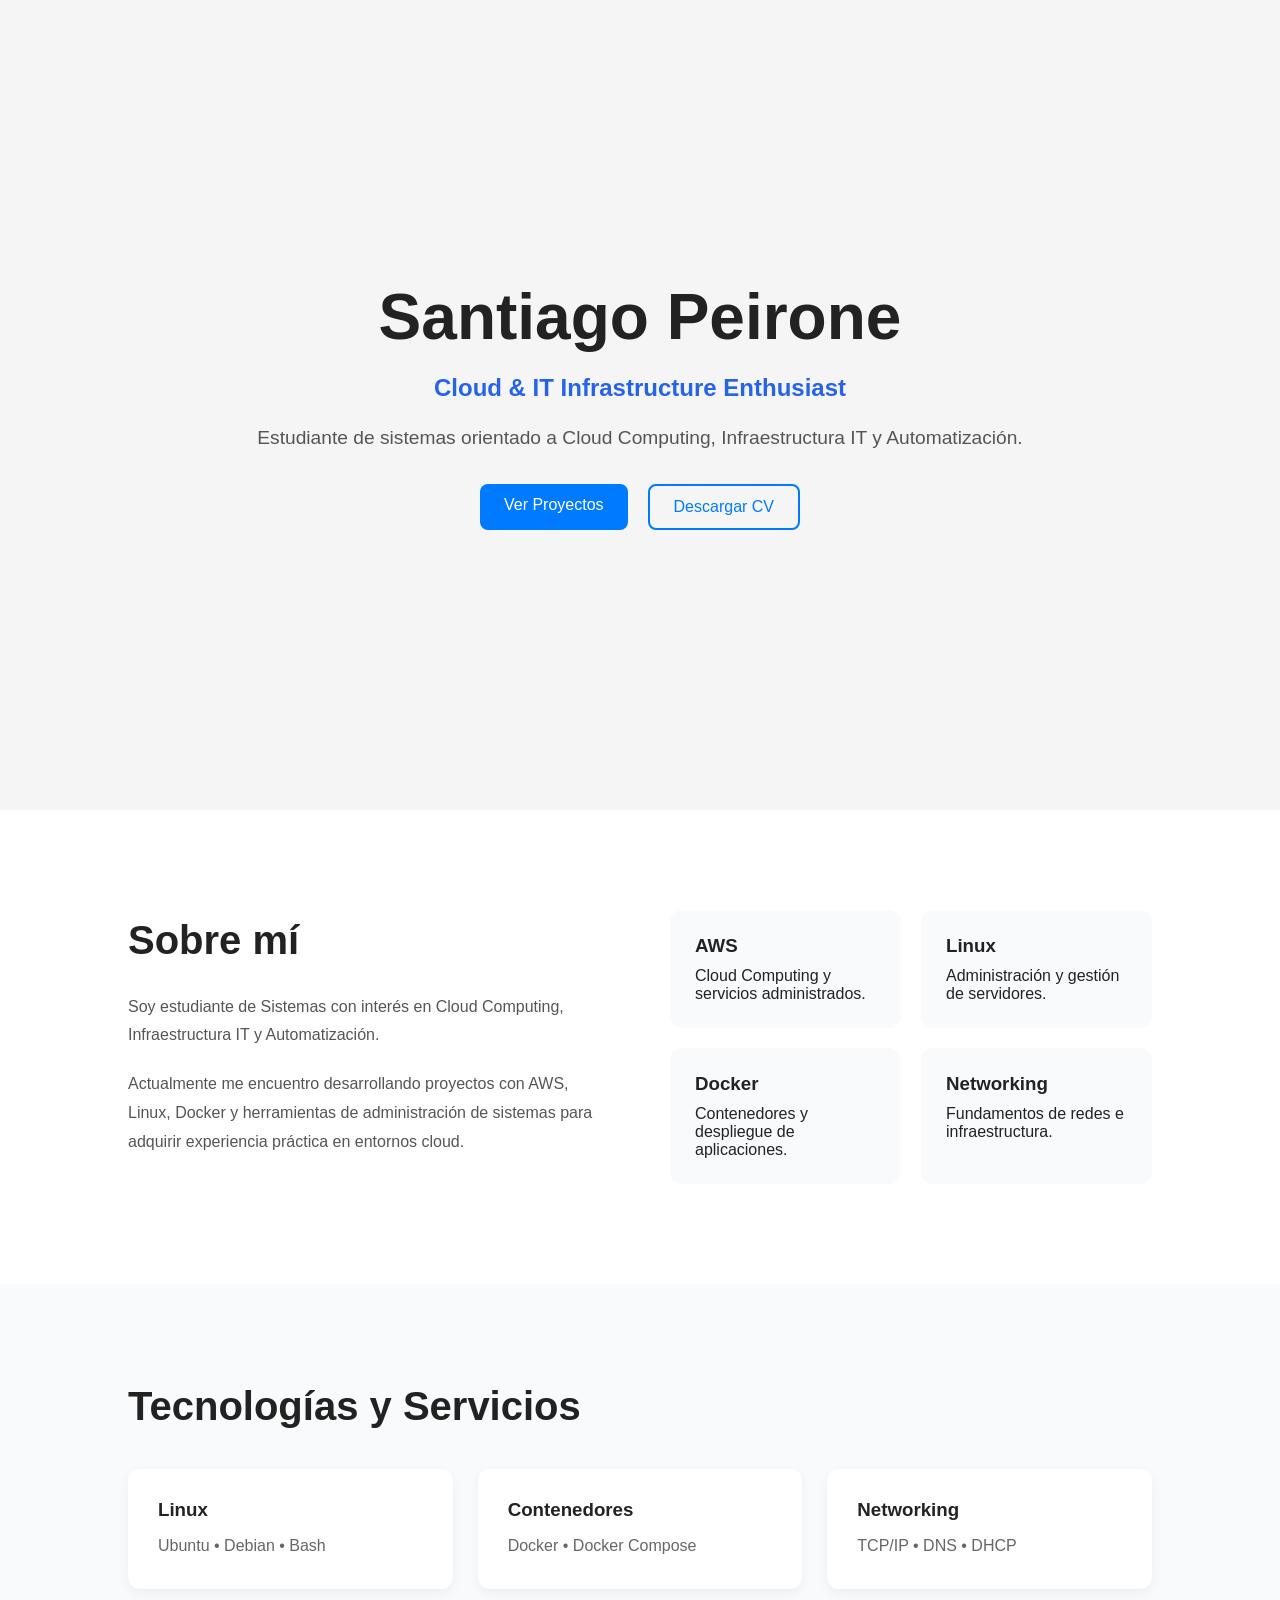
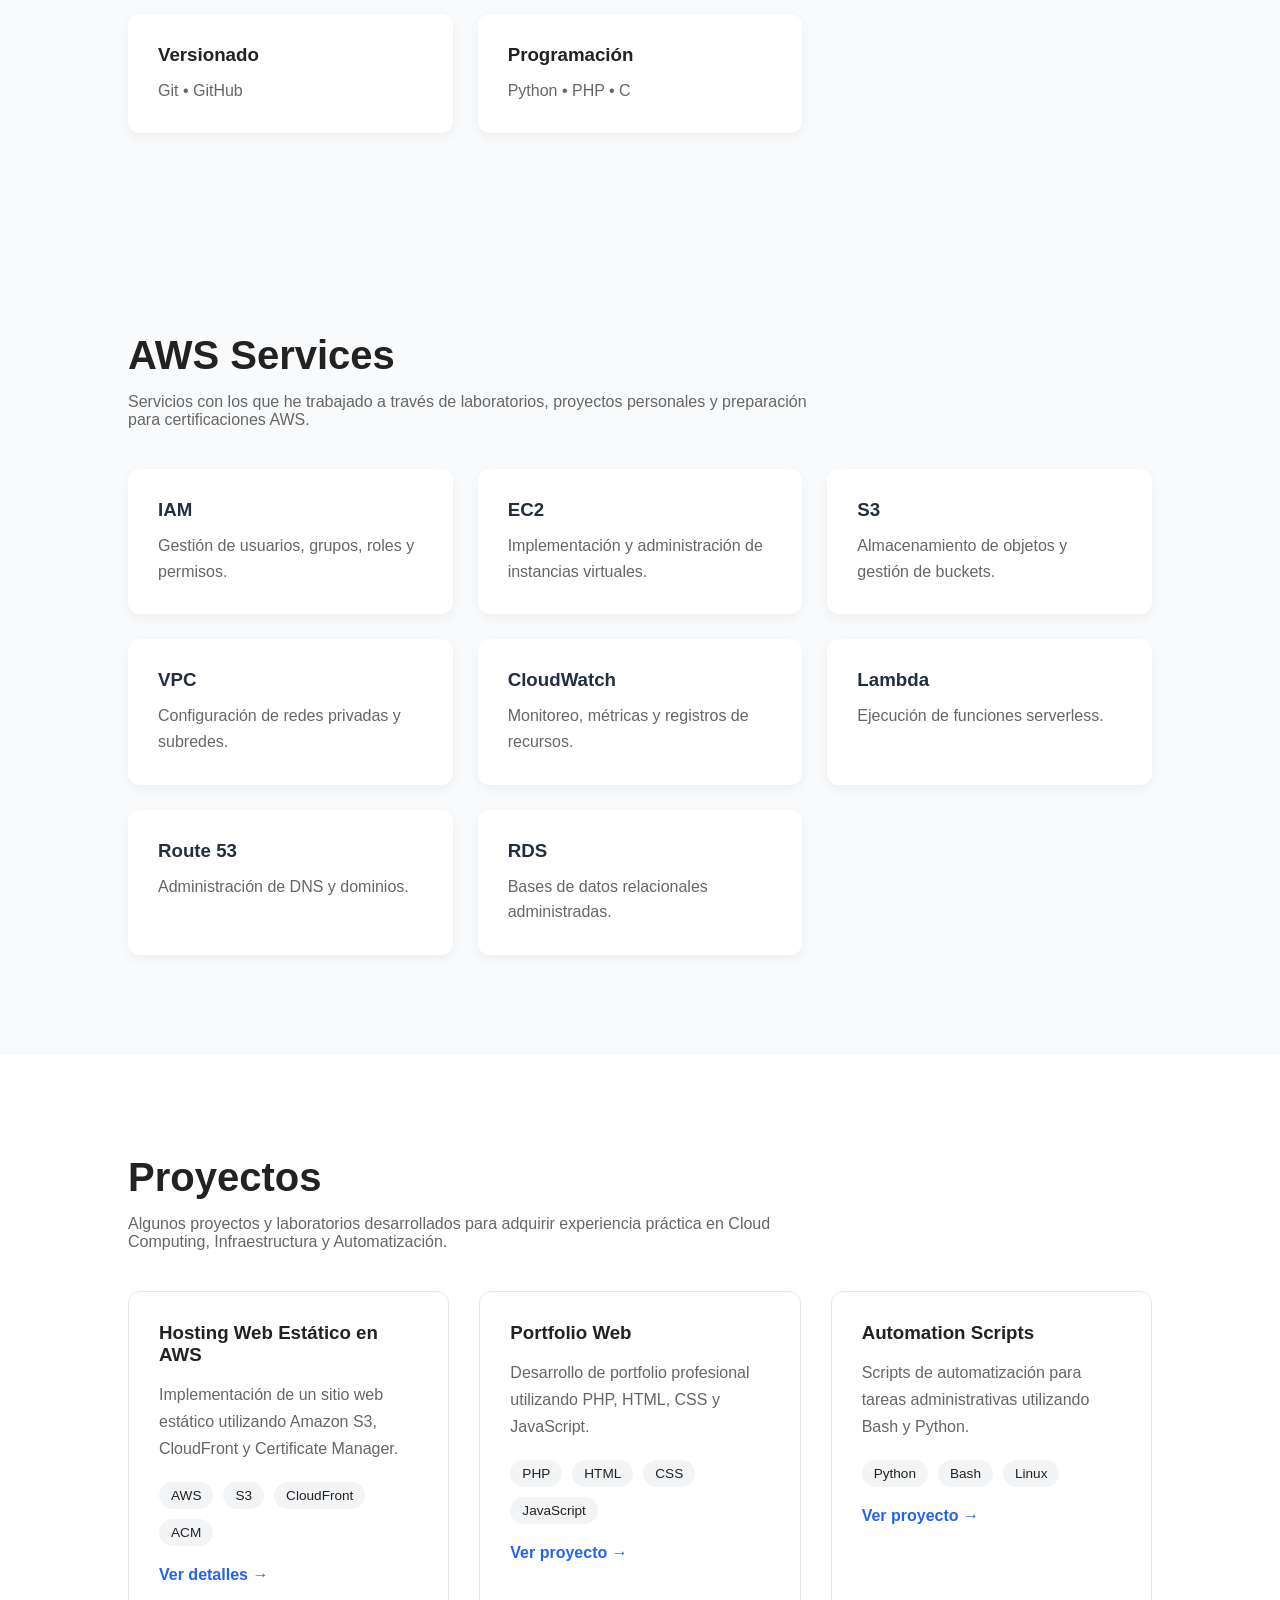
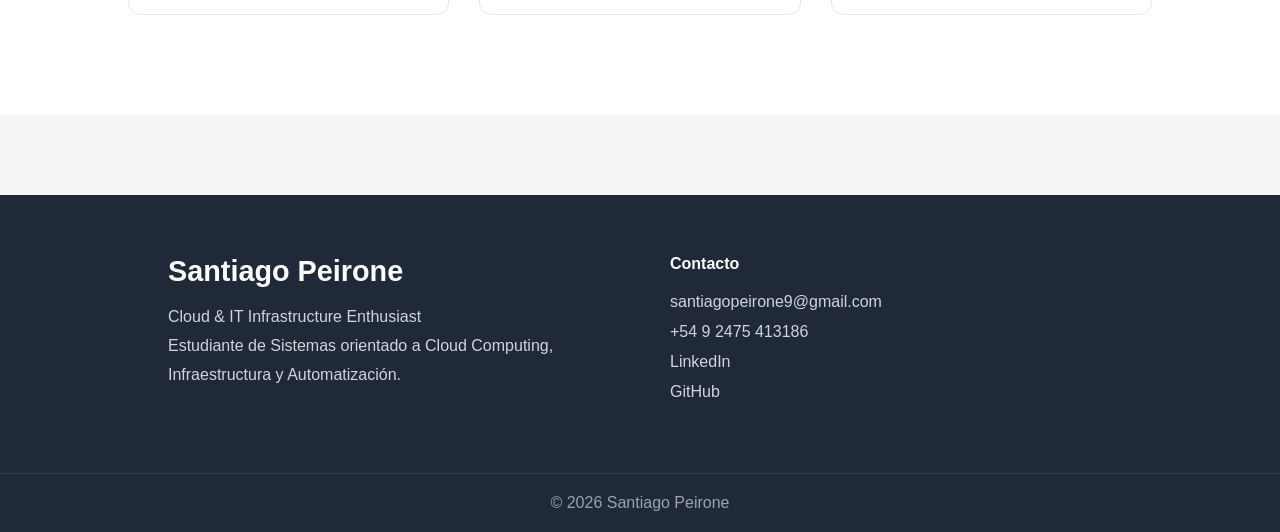
==== Portafolio/index.html @ 6d10eec3 "Agregación de primeros archivos Se agregan todos los archivos de inicio V1.0" ====
<!DOCTYPE html>
<html lang="es">

<head>
    <meta charset="UTF-8">
    <meta name="viewport" content="width=device-width, initial-scale=1.0">

    <title>Santiago Peirone | Portfolio</title>

    <link rel="stylesheet" href="css/style.css">
</head>

<body>

<section class="hero">
    <div class="hero-content">
        <h1>Santiago Peirone</h1>

        <h2>Cloud & IT Infrastructure Enthusiast</h2>

        <p>
            Estudiante de sistemas orientado a Cloud Computing,
            Infraestructura IT y Automatización.
        </p>

        <div class="hero-buttons">
            <a href="#projects" class="btn-primary">Ver Proyectos</a>
            <a href="assets/cv/Santiago_Peirone_CV.pdf" class="btn-secondary">Descargar CV</a>
        </div>
    </div>
</section>

<section id="about" class="about">

    <div class="container">

        <div class="about-content">

            <div class="about-text">

                <h2>Sobre mí</h2>

                <p>
                    Soy estudiante de Sistemas con interés en Cloud Computing,
                    Infraestructura IT y Automatización.
                </p>

                <p>
                    Actualmente me encuentro desarrollando proyectos con AWS,
                    Linux, Docker y herramientas de administración de sistemas
                    para adquirir experiencia práctica en entornos cloud.
                </p>

            </div>

            <div class="about-cards">

                <div class="about-card">
                    <h3>AWS</h3>
                    <p>Cloud Computing y servicios administrados.</p>
                </div>

                <div class="about-card">
                    <h3>Linux</h3>
                    <p>Administración y gestión de servidores.</p>
                </div>

                <div class="about-card">
                    <h3>Docker</h3>
                    <p>Contenedores y despliegue de aplicaciones.</p>
                </div>

                <div class="about-card">
                    <h3>Networking</h3>
                    <p>Fundamentos de redes e infraestructura.</p>
                </div>

            </div>

        </div>

    </div>

</section>

<section id="skills" class="skills">

    <div class="container">

        <h2>Tecnologías y Servicios</h2>

        <div class="skills-grid">

            <div class="skill-card">
                <h3>Linux</h3>
                <p>Ubuntu • Debian • Bash</p>
            </div>

            <div class="skill-card">
                <h3>Contenedores</h3>
                <p>Docker • Docker Compose</p>
            </div>

            <div class="skill-card">
                <h3>Networking</h3>
                <p>TCP/IP • DNS • DHCP</p>
            </div>

            <div class="skill-card">
                <h3>Versionado</h3>
                <p>Git • GitHub</p>
            </div>

            <div class="skill-card">
                <h3>Programación</h3>
                <p>Python • PHP • C</p>
            </div>

        </div>

    </div>

</section>

<section id="aws" class="aws-section">

    <div class="container">

        <h2>AWS Services</h2>

        <p class="section-description">
            Servicios con los que he trabajado a través de laboratorios,
            proyectos personales y preparación para certificaciones AWS.
        </p>

        <div class="aws-grid">

            <div class="aws-card">
                <h3>IAM</h3>
                <p>Gestión de usuarios, grupos, roles y permisos.</p>
            </div>

            <div class="aws-card">
                <h3>EC2</h3>
                <p>Implementación y administración de instancias virtuales.</p>
            </div>

            <div class="aws-card">
                <h3>S3</h3>
                <p>Almacenamiento de objetos y gestión de buckets.</p>
            </div>

            <div class="aws-card">
                <h3>VPC</h3>
                <p>Configuración de redes privadas y subredes.</p>
            </div>

            <div class="aws-card">
                <h3>CloudWatch</h3>
                <p>Monitoreo, métricas y registros de recursos.</p>
            </div>

            <div class="aws-card">
                <h3>Lambda</h3>
                <p>Ejecución de funciones serverless.</p>
            </div>

            <div class="aws-card">
                <h3>Route 53</h3>
                <p>Administración de DNS y dominios.</p>
            </div>

            <div class="aws-card">
                <h3>RDS</h3>
                <p>Bases de datos relacionales administradas.</p>
            </div>

        </div>

    </div>

</section>

<section id="projects" class="projects">

    <div class="container">

        <h2>Proyectos</h2>

        <p class="section-description">
            Algunos proyectos y laboratorios desarrollados para adquirir
            experiencia práctica en Cloud Computing, Infraestructura y Automatización.
        </p>

        <div class="projects-grid">

            <div class="project-card">

                <h3>Hosting Web Estático en AWS</h3>

                <p>
                    Implementación de un sitio web estático utilizando
                    Amazon S3, CloudFront y Certificate Manager.
                </p>

                <div class="project-tech">
                    <span>AWS</span>
                    <span>S3</span>
                    <span>CloudFront</span>
                    <span>ACM</span>
                </div>

                <a href="projects/aws-hosting.html">
                    Ver detalles →
                </a>

            </div>  

            <div class="project-card">

                <h3>Portfolio Web</h3>

                <p>
                    Desarrollo de portfolio profesional utilizando PHP,
                    HTML, CSS y JavaScript.
                </p>

                <div class="project-tech">
                    <span>PHP</span>
                    <span>HTML</span>
                    <span>CSS</span>
                    <span>JavaScript</span>
                </div>

                <a href="#" target="_blank">
                    Ver proyecto →
                </a>

            </div>

            <div class="project-card">

                <h3>Automation Scripts</h3>

                <p>
                    Scripts de automatización para tareas administrativas
                    utilizando Bash y Python.
                </p>

                <div class="project-tech">
                    <span>Python</span>
                    <span>Bash</span>
                    <span>Linux</span>
                </div>

                <a href="#" target="_blank">
                    Ver proyecto →
                </a>

            </div>

        </div>

    </div>

</section>

<footer class="footer">

    <div class="footer-container">

        <div class="footer-info">
            <h3>Santiago Peirone</h3>

            <p>
                Cloud & IT Infrastructure Enthusiast
            </p>

            <p>
                Estudiante de Sistemas orientado a Cloud Computing,
                Infraestructura y Automatización.
            </p>
        </div>

        <div class="footer-contact">

            <h4>Contacto</h4>

            <ul>

                <li>
                    <a href="mailto:santiagopeirone9@gmail.com">
                        santiagopeirone9@gmail.com
                    </a>
                </li>

                <li>
                    <a href="tel:+5492475413186">
                        +54 9 2475 413186
                    </a>
                </li>

                <li>
                    <a href="https://www.linkedin.com/in/santiagopeirone/" target="_blank">
                        LinkedIn
                    </a>
                </li>

                <li>
                    <a href="https://github.com/SantiagoPeirone" target="_blank">
                        GitHub
                    </a>
                </li>

            </ul>

        </div>

    </div>

    <div class="footer-bottom">
        <p>
            © <span id="year"></span> Santiago Peirone
        </p>
    </div>

</footer>

<script>
    document.getElementById('year').textContent = new Date().getFullYear();
</script>

</body>

</html>
---- Portafolio/css/style.css ----
*{
    margin:0;
    padding:0;
    box-sizing:border-box;
}

html{
    scroll-behavior:smooth;
}

body{
    font-family:'Inter', Arial, sans-serif;
    background:#f5f5f5;
    color:#222;
}

a{
    text-decoration:none;
}

ul{
    list-style:none;
}

/* =========================
   HERO
========================= */

.hero{
    min-height:90vh;

    display:flex;
    justify-content:center;
    align-items:center;

    text-align:center;

    padding:0 20px;
}

.hero-content{
    max-width:800px;
}

.hero h1{
    font-size:4rem;
    margin-bottom:20px;
}

.hero h2{
    color:#2563eb;
    margin-bottom:20px;
}

.hero p{
    font-size:1.2rem;
    line-height:1.7;
    color:#555;
}

.hero-buttons{
    margin-top:30px;

    display:flex;
    justify-content:center;
    gap:20px;
}

.btn-primary{
    background:#007BFF;
    color:white;

    padding:12px 24px;
    border-radius:8px;

    transition:.3s ease;
}

.btn-primary:hover{
    transform:translateY(-2px);
}

.btn-secondary{
    border:2px solid #007BFF;
    color:#007BFF;

    padding:12px 24px;
    border-radius:8px;

    transition:.3s ease;
}

.btn-secondary:hover{
    transform:translateY(-2px);
}

/* =========================
   Sections about styles
========================= */

.about{
    padding:100px 10%;
    background:white;
}

.container{
    max-width:1200px;
    margin:auto;
}

.about h2{
    font-size:2.5rem;
    margin-bottom:30px;
}

.about-content{
    display:flex;
    gap:60px;
    align-items:center;
    flex-wrap:wrap;
}

.about-text{
    flex:1;
    min-width:350px;
}

.about-text p{
    line-height:1.8;
    margin-bottom:20px;
    color:#555;
}

.about-cards{
    flex:1;

    display:grid;
    grid-template-columns:repeat(2,1fr);
    gap:20px;
}

.about-card{
    background:#f8fafc;

    padding:25px;

    border-radius:12px;

    transition:.3s;
}

.about-card:hover{
    transform:translateY(-5px);

    box-shadow:0 10px 20px rgba(0,0,0,.08);
}

.about-card h3{
    margin-bottom:10px;
}

/* =========================
   Sections skills styles
========================= */

.skills{
    padding:100px 10%;
    background:#f8fafc;
}

.skills h2{
    font-size:2.5rem;
    margin-bottom:40px;
}

.skills-grid{
    display:grid;
    grid-template-columns:repeat(auto-fit,minmax(250px,1fr));
    gap:25px;
}

.skill-card{
    background:white;
    padding:30px;

    border-radius:12px;

    transition:.3s;

    box-shadow:0 4px 12px rgba(0,0,0,.05);
}

.skill-card:hover{
    transform:translateY(-5px);

    box-shadow:0 10px 25px rgba(0,0,0,.1);
}

.skill-card h3{
    margin-bottom:12px;
}

.skill-card p{
    color:#666;
    line-height:1.6;
}

/* =========================
   AWS SERVICES
========================= */

.aws-section{
    padding:100px 10%;
    background:#f8fafc;
}

.aws-section h2{
    font-size:2.5rem;
    margin-bottom:15px;
}

.section-description{
    color:#666;
    margin-bottom:40px;
    max-width:700px;
}

.aws-grid{
    display:grid;
    grid-template-columns:repeat(auto-fit,minmax(250px,1fr));
    gap:25px;
}

.aws-card{
    background:white;

    padding:30px;

    border-radius:12px;

    box-shadow:0 4px 12px rgba(0,0,0,.05);

    transition:.3s ease;
}

.aws-card:hover{
    transform:translateY(-5px);

    box-shadow:0 10px 25px rgba(0,0,0,.1);
}

.aws-card h3{
    margin-bottom:12px;
    color:#232f3e; /* color AWS */
}

.aws-card p{
    color:#666;
    line-height:1.6;
}

/* =========================
   PROJECTS
========================= */

.projects{
    padding:100px 10%;
    background:white;
}

.projects h2{
    font-size:2.5rem;
    margin-bottom:15px;
}

.projects-grid{
    display:grid;
    grid-template-columns:repeat(auto-fit,minmax(320px,1fr));
    gap:30px;
}

.project-card{
    background:#ffffff;

    border:1px solid #e5e7eb;

    border-radius:12px;

    padding:30px;

    transition:.3s ease;
}

.project-card:hover{
    transform:translateY(-5px);

    box-shadow:0 10px 25px rgba(0,0,0,.08);
}

.project-card h3{
    margin-bottom:15px;
}

.project-card p{
    color:#666;
    line-height:1.7;
    margin-bottom:20px;
}

.project-tech{
    display:flex;
    flex-wrap:wrap;
    gap:10px;

    margin-bottom:20px;
}

.project-tech span{
    background:#f3f4f6;

    padding:6px 12px;

    border-radius:20px;

    font-size:.85rem;
}

.project-card a{
    color:#2563eb;
    font-weight:600;
}

/* =========================
   PROJECT PAGE
========================= */

.project-page{
    padding:80px 10%;
}

.project-page .container{
    max-width:1100px;
    margin:auto;
}

.back-link{
    color:#2563eb;
    font-weight:600;
}

.project-page h1{
    font-size:3rem;
    margin-top:25px;
    margin-bottom:15px;
}

.project-subtitle{
    font-size:1.1rem;
    color:#666;
    max-width:800px;
}

.project-badges{
    display:flex;
    gap:10px;
    flex-wrap:wrap;
    margin:30px 0;
}

.project-badges span{
    background:#eef2ff;
    color:#2563eb;

    padding:8px 14px;

    border-radius:20px;

    font-size:.9rem;
}

.project-image{
    width:100%;
    max-width:900px;

    display:block;

    margin:50px auto;

    border-radius:12px;

    border:1px solid #e5e7eb;

    box-shadow:0 8px 20px rgba(0,0,0,.08);
}

.project-page h2{
    margin-top:50px;
    margin-bottom:20px;
}

.project-page p{
    line-height:1.8;
    color:#555;
}

/* Servicios */

.service-grid{
    display:grid;
    grid-template-columns:repeat(auto-fit,minmax(220px,1fr));
    gap:15px;
}

.service-card{
    background:white;

    padding:20px;

    border-radius:10px;

    border:1px solid #e5e7eb;

    text-align:center;
}

/* Aprendizajes */

.learning-grid{
    display:grid;
    grid-template-columns:repeat(auto-fit,minmax(250px,1fr));
    gap:15px;
}

.learning-card{
    background:#f8fafc;

    padding:20px;

    border-radius:10px;

    border-left:4px solid #2563eb;
}

/* Botón GitHub */

.github-btn{
    display:inline-block;

    margin-top:40px;

    padding:14px 24px;

    background:#111827;

    color:white;

    border-radius:10px;

    font-weight:600;

    transition:.3s;
}

.github-btn:hover{
    transform:translateY(-2px);
}

/* =========================
   FOOTER
========================= */

.footer{
    background:#1f2937;
    color:white;
    margin-top:80px;
}

.footer-container{
    max-width:1200px;
    margin:auto;

    display:flex;
    justify-content:space-between;
    gap:60px;

    padding:60px 10%;

    flex-wrap:wrap;
}

.footer-info{
    flex:1;
    min-width:280px;
}

.footer-info h3{
    margin-bottom:15px;
    font-size:1.8rem;
}

.footer-info p{
    line-height:1.8;
    color:#d1d5db;
}

.footer-contact{
    flex:1;
    min-width:250px;
}

.footer-contact h4{
    margin-bottom:20px;
}

.footer-contact ul li{
    margin-bottom:12px;
}

.footer-contact a{
    color:#d1d5db;
    text-decoration:none;
    transition:0.3s;
}

.footer-contact a:hover{
    color:#ffffff;
}

.footer-bottom{
    border-top:1px solid rgba(255,255,255,.1);
    text-align:center;
    padding:20px;
}

.footer-bottom p{
    color:#9ca3af;
}
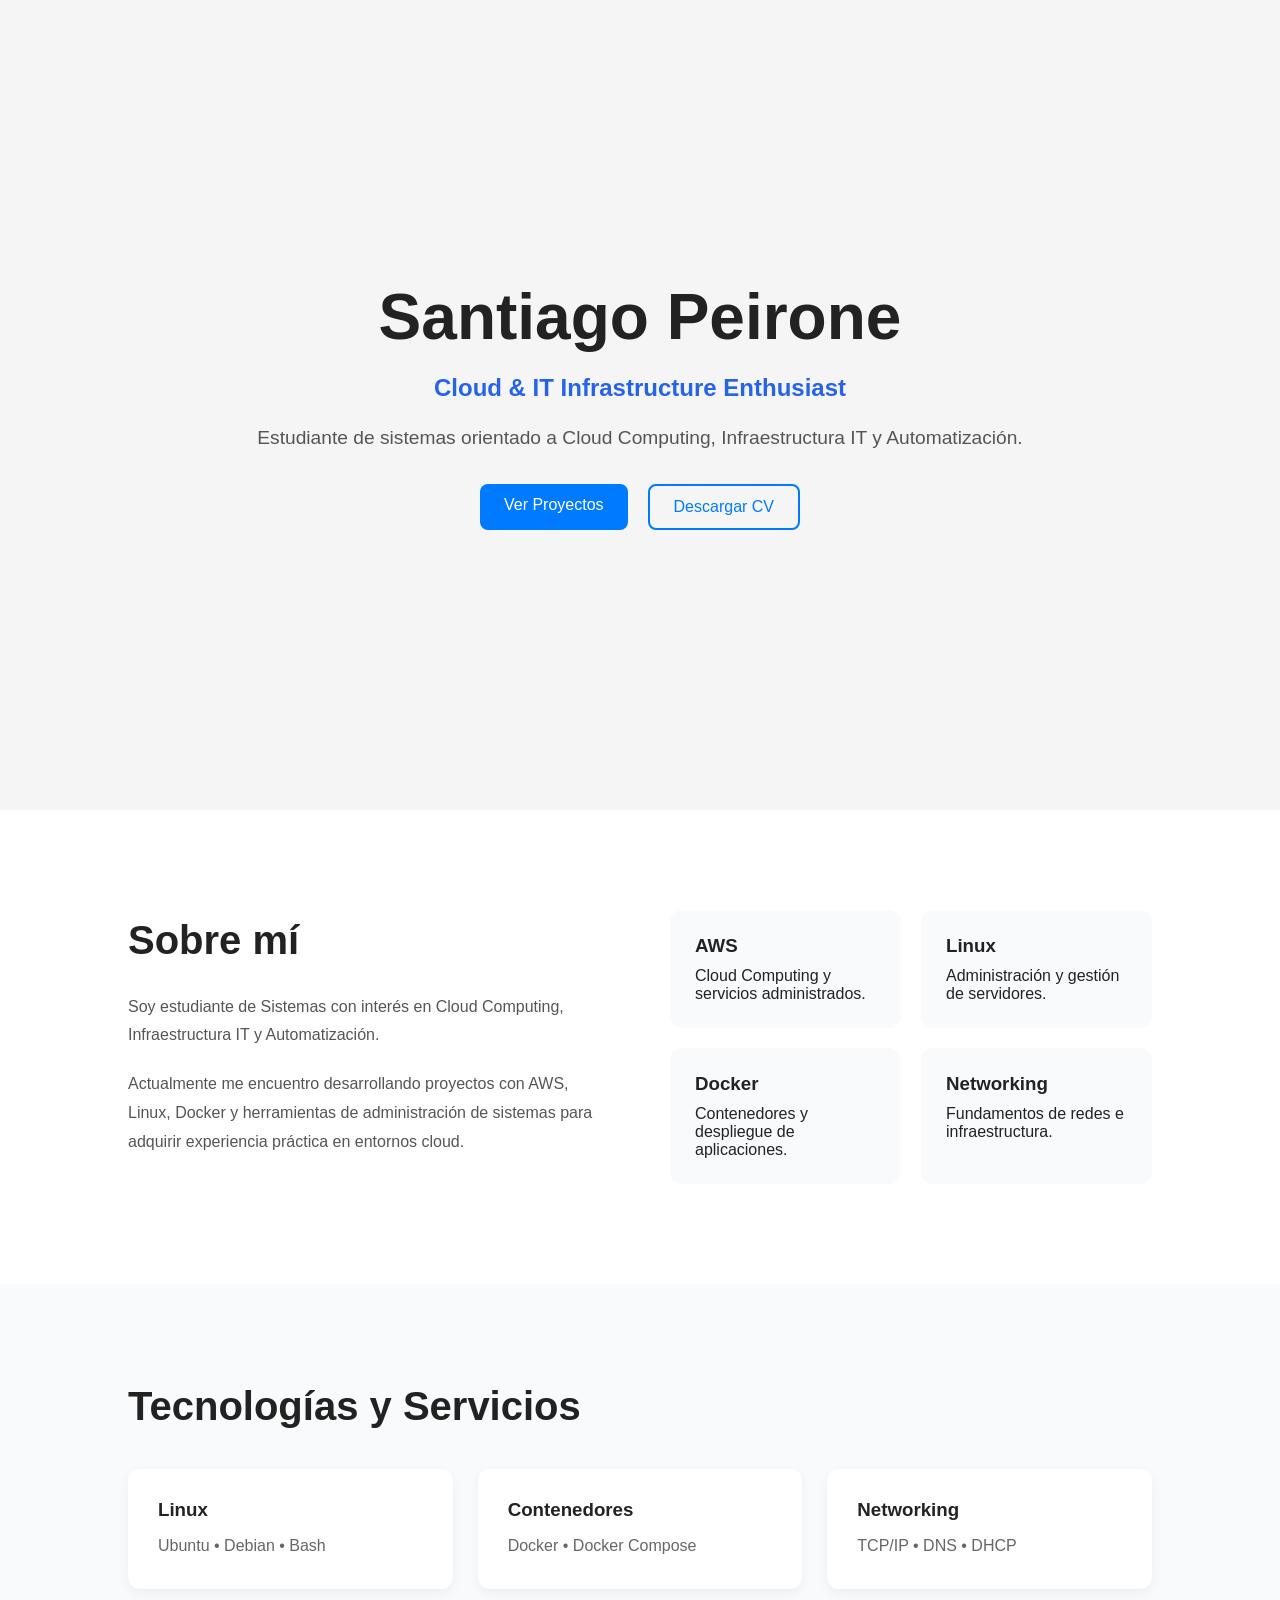
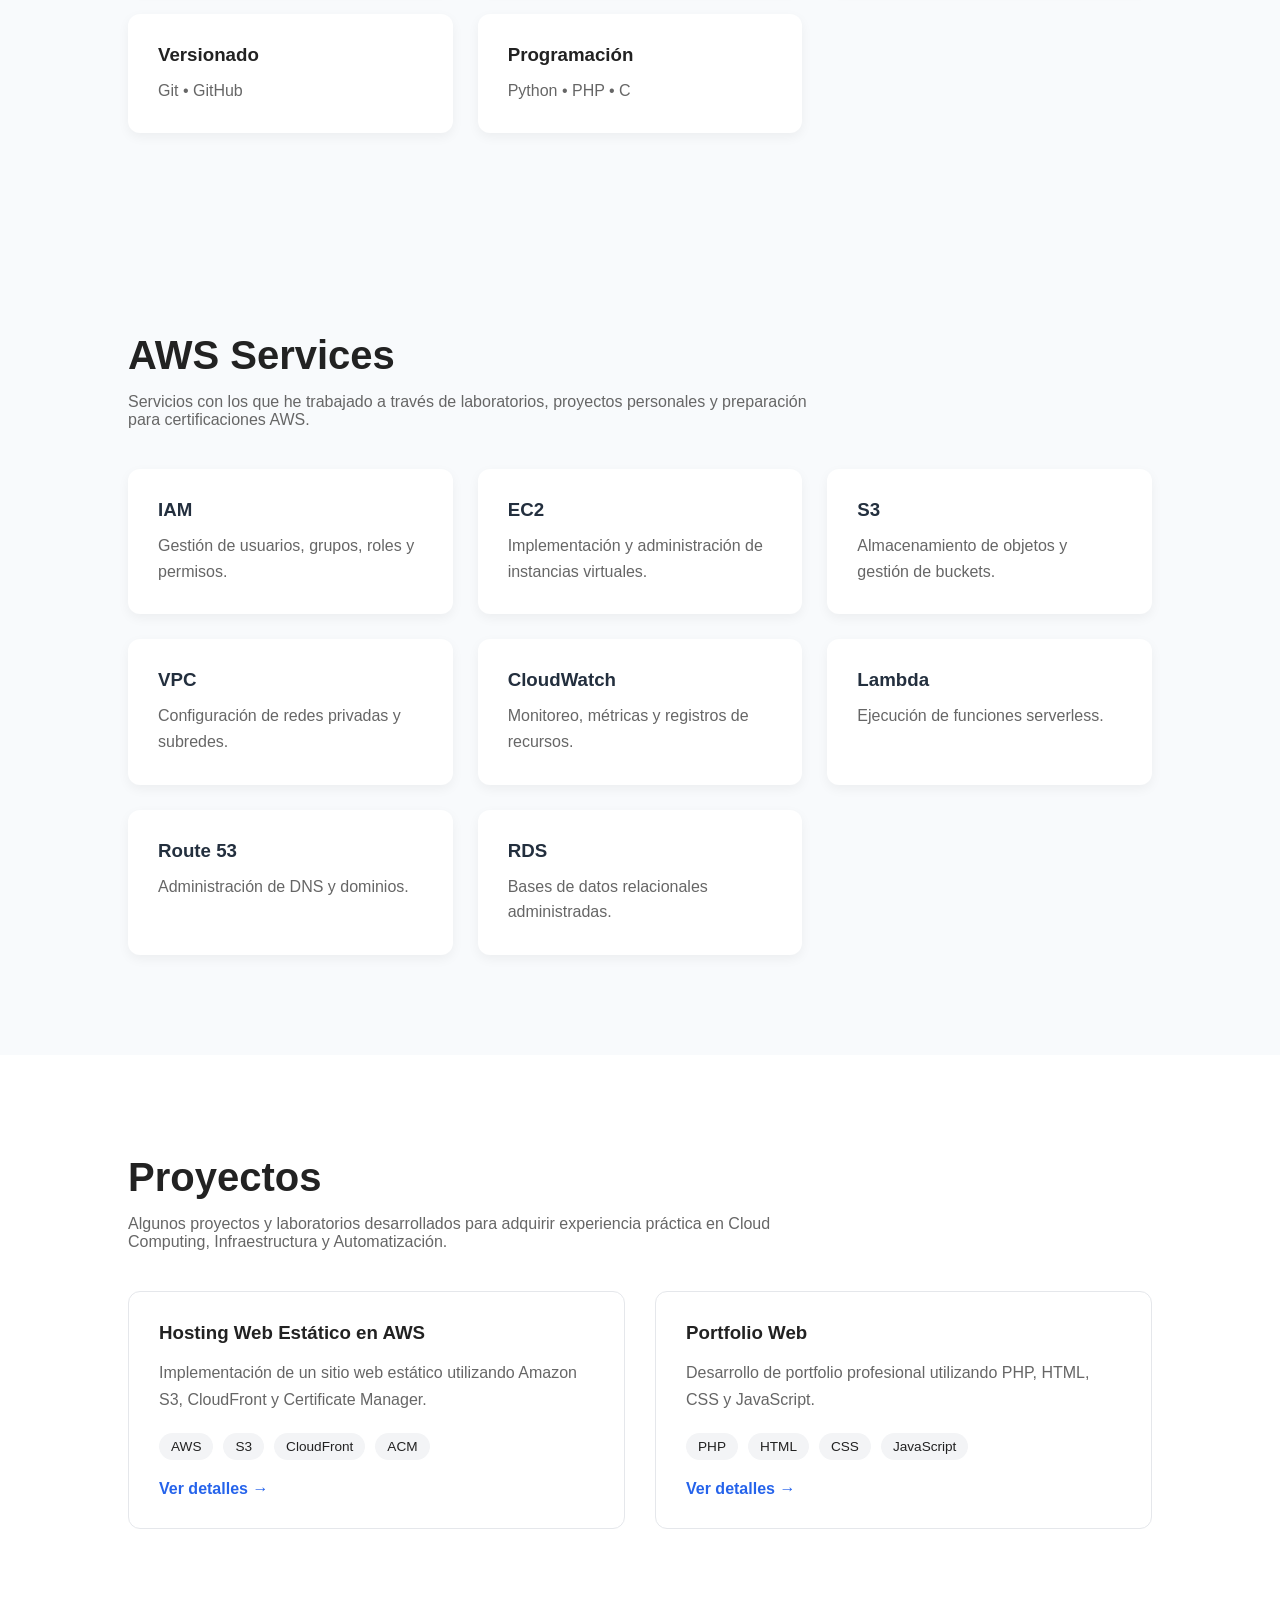
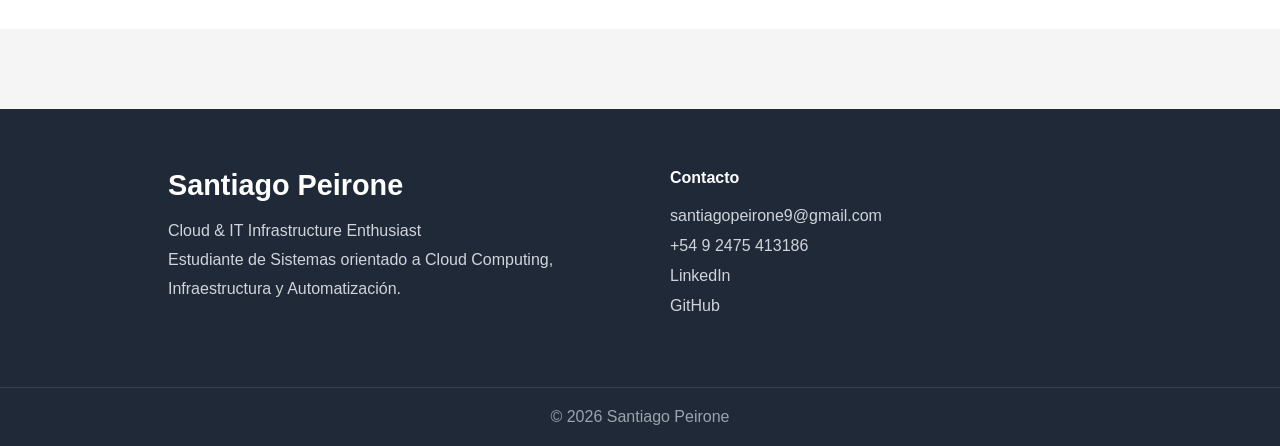
==== commit a55bca6d: "BackUp" ====
--- a/Portafolio/index.html
+++ b/Portafolio/index.html
@@ -233,28 +233,7 @@
                 </div>
 
                 <a href="#" target="_blank">
-                    Ver proyecto →
-                </a>
-
-            </div>
-
-            <div class="project-card">
-
-                <h3>Automation Scripts</h3>
-
-                <p>
-                    Scripts de automatización para tareas administrativas
-                    utilizando Bash y Python.
-                </p>
-
-                <div class="project-tech">
-                    <span>Python</span>
-                    <span>Bash</span>
-                    <span>Linux</span>
-                </div>
-
-                <a href="#" target="_blank">
-                    Ver proyecto →
+                    Ver detalles →
                 </a>
 
             </div>
--- a/Portafolio/css/style.css
+++ b/Portafolio/css/style.css
@@ -330,6 +330,62 @@
     font-weight:600;
 }
 
+/* Tarjeta romántica */
+
+.romantic-card{
+    background: linear-gradient(135deg, #fff0f6 0%, #ffe4e6 100%);
+    border: 2px solid #fda4af;
+    box-shadow: 0 8px 32px rgba(251, 113, 133, 0.15);
+    position: relative;
+    overflow: hidden;
+}
+
+.romantic-card::before{
+    content: '❤';
+    position: absolute;
+    top: -10px;
+    right: -10px;
+    font-size: 4rem;
+    opacity: 0.08;
+    transform: rotate(15deg);
+    pointer-events: none;
+}
+
+.romantic-card:hover{
+    transform: translateY(-8px) scale(1.02);
+    box-shadow: 0 16px 40px rgba(251, 113, 133, 0.25);
+}
+
+.romantic-card h3{
+    color: #be123c;
+    font-size: 1.5rem;
+}
+
+.romantic-card p{
+    color: #881337;
+    font-style: italic;
+}
+
+.romantic-card .project-tech span{
+    background: #ffe4e6;
+    color: #be123c;
+    font-weight: 600;
+}
+
+.romantic-card a{
+    display: inline-block;
+    background: #be123c;
+    color: white;
+    padding: 10px 22px;
+    border-radius: 25px;
+    transition: .3s ease;
+}
+
+.romantic-card a:hover{
+    background: #881337;
+    transform: scale(1.05);
+}
+
 /* =========================
    PROJECT PAGE
 ========================= */
